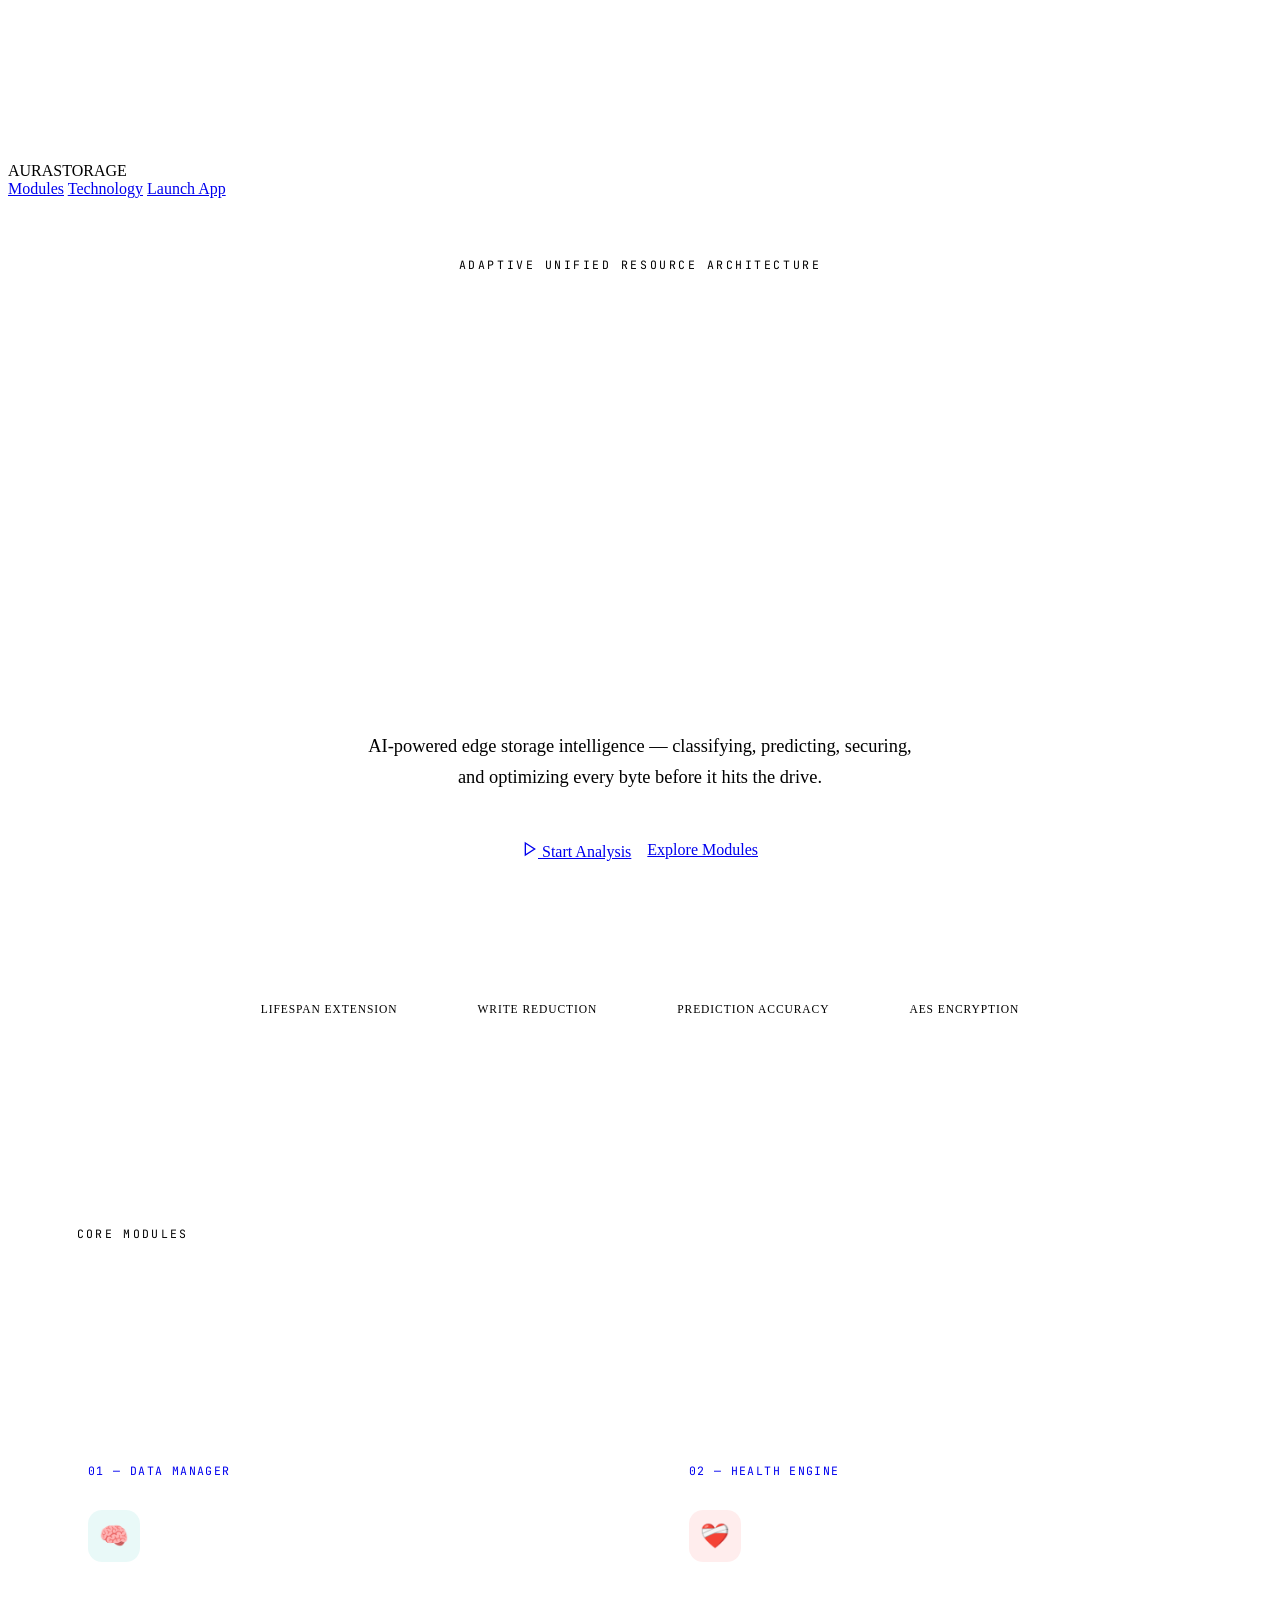
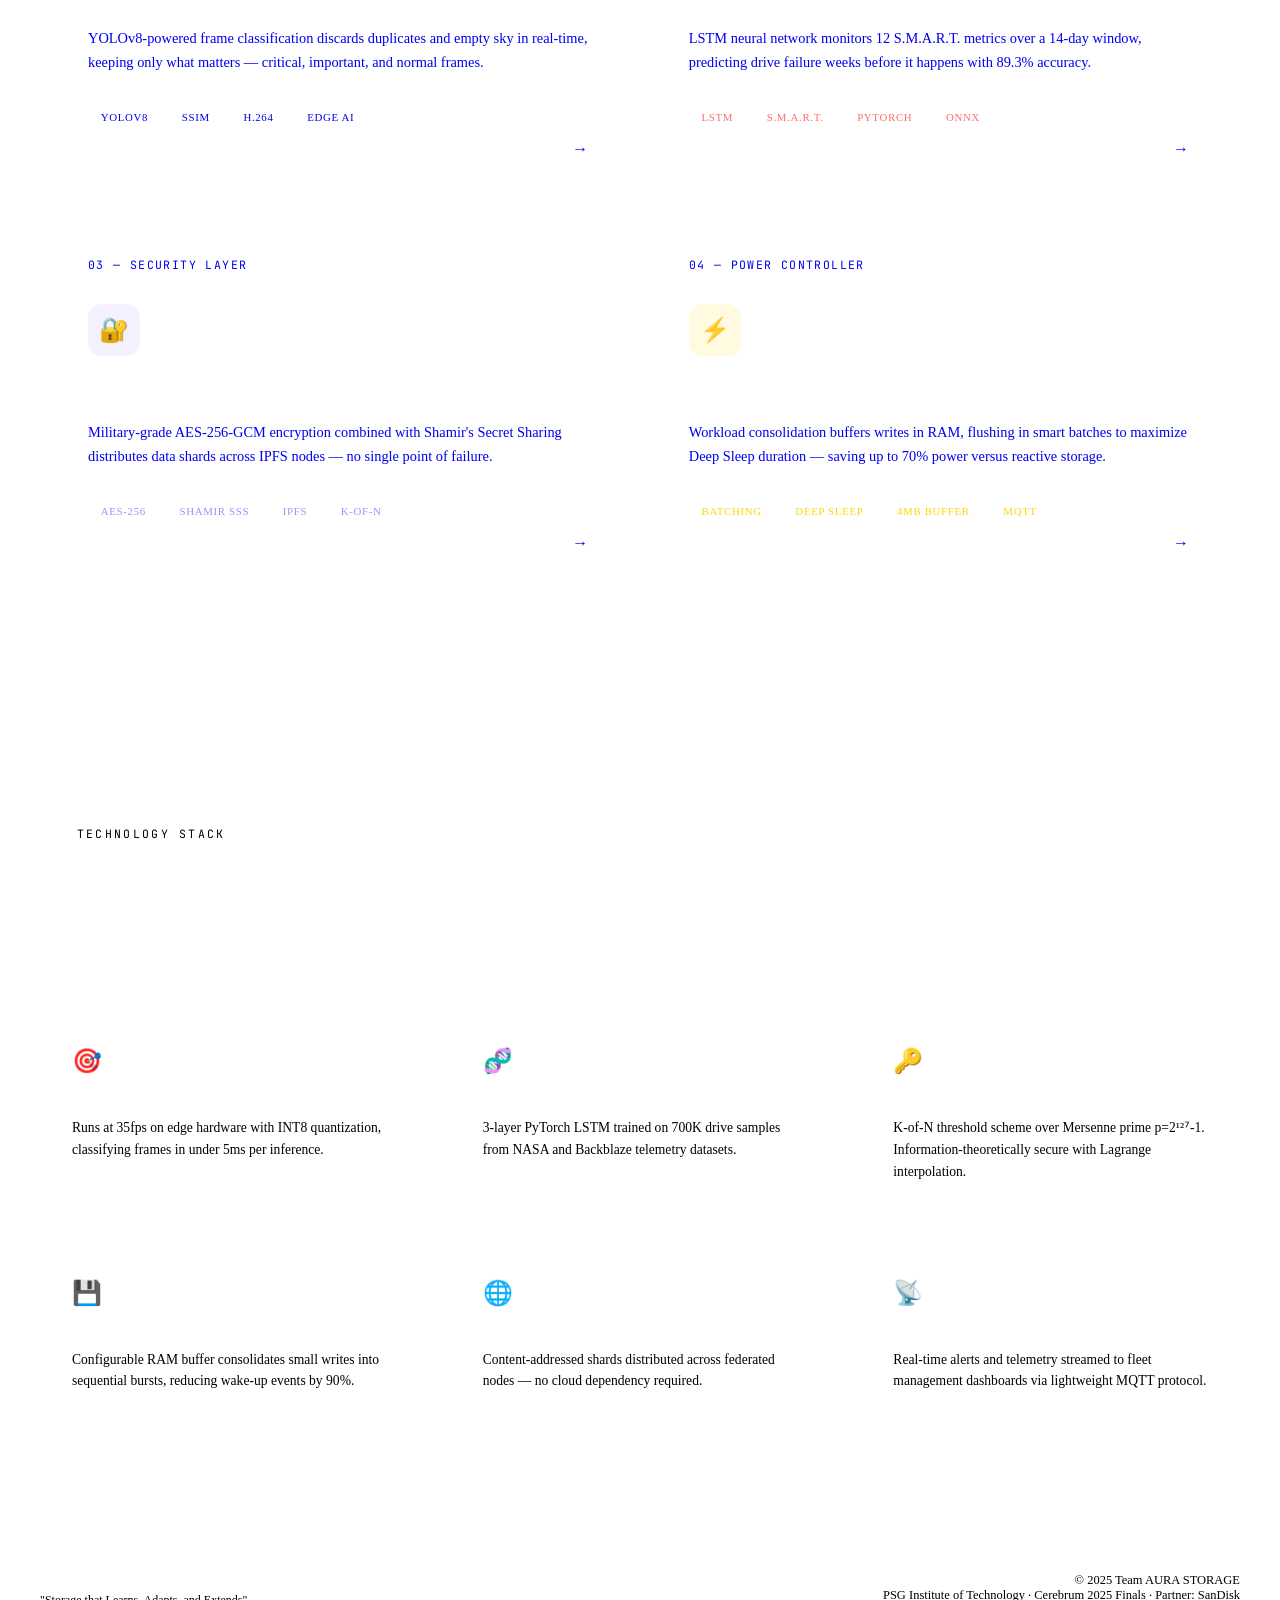
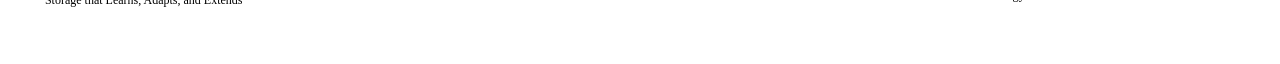
==== aura-storage-python/templates/index.html @ 26ce8b6c "Add files via upload" ====
<!DOCTYPE html>
<html lang="en">
<head>
<meta charset="UTF-8"/>
<meta name="viewport" content="width=device-width, initial-scale=1.0"/>
<title>AURA STORAGE — Edge Intelligence</title>
<link rel="preconnect" href="https://fonts.googleapis.com"/>
<link href="https://fonts.googleapis.com/css2?family=Inter:wght@100;200;300;400;500;600;700;800;900&family=JetBrains+Mono:wght@300;400;500&display=swap" rel="stylesheet"/>
<link rel="stylesheet" href="/static/css/global.css"/>
<style>
/* ── HERO ──────────────────────────────────────────────── */
.hero {
  min-height: 100vh;
  display: flex;
  flex-direction: column;
  align-items: center;
  justify-content: center;
  position: relative;
  overflow: hidden;
  text-align: center;
  padding: 0 2rem;
}

.hero-eyebrow {
  font-family: 'JetBrains Mono', monospace;
  font-size: 0.72rem;
  font-weight: 400;
  letter-spacing: 0.22em;
  text-transform: uppercase;
  color: var(--teal);
  opacity: 0;
  transform: translateY(20px);
  animation: fadeUp 0.8s 0.3s forwards;
  margin-bottom: 2rem;
  display: flex;
  align-items: center;
  gap: 1rem;
}
.hero-eyebrow::before,
.hero-eyebrow::after {
  content: '';
  width: 40px;
  height: 1px;
  background: var(--teal);
  opacity: 0.5;
}

.hero-title {
  font-size: clamp(4rem, 12vw, 9rem);
  font-weight: 800;
  line-height: 0.92;
  letter-spacing: -0.04em;
  opacity: 0;
  transform: translateY(40px);
  animation: fadeUp 0.9s 0.5s forwards;
  margin-bottom: 1.5rem;
}
.hero-title span {
  background: linear-gradient(135deg, #fff 0%, var(--teal) 50%, #a78bfa 100%);
  -webkit-background-clip: text;
  -webkit-text-fill-color: transparent;
  background-clip: text;
}

.hero-sub {
  font-size: clamp(0.9rem, 2vw, 1.15rem);
  font-weight: 300;
  color: var(--muted);
  max-width: 560px;
  line-height: 1.7;
  opacity: 0;
  transform: translateY(20px);
  animation: fadeUp 0.9s 0.7s forwards;
  margin-bottom: 3rem;
}

.hero-cta {
  display: flex;
  gap: 1rem;
  flex-wrap: wrap;
  justify-content: center;
  opacity: 0;
  transform: translateY(20px);
  animation: fadeUp 0.9s 0.9s forwards;
}

/* ── STATS BAR ─────────────────────────────────────────── */
.stats-bar {
  display: flex;
  gap: 0;
  border: 1px solid var(--border);
  border-radius: 20px;
  backdrop-filter: blur(20px);
  background: rgba(255,255,255,0.03);
  overflow: hidden;
  opacity: 0;
  animation: fadeUp 0.9s 1.1s forwards;
  margin-top: 5rem;
}
.stat-item {
  padding: 1.5rem 2.5rem;
  border-right: 1px solid var(--border);
  text-align: center;
  transition: background 0.3s;
}
.stat-item:last-child { border-right: none; }
.stat-item:hover { background: rgba(78,205,196,0.05); }
.stat-num {
  font-size: 1.8rem;
  font-weight: 700;
  color: #fff;
  font-variant-numeric: tabular-nums;
}
.stat-num span { color: var(--teal); }
.stat-label {
  font-size: 0.72rem;
  color: var(--muted);
  letter-spacing: 0.08em;
  text-transform: uppercase;
  margin-top: 0.3rem;
}

/* ── MODULES GRID ──────────────────────────────────────── */
.modules-section {
  padding: 8rem 2rem;
  max-width: 1300px;
  margin: 0 auto;
}

.section-label {
  font-family: 'JetBrains Mono', monospace;
  font-size: 0.72rem;
  letter-spacing: 0.2em;
  text-transform: uppercase;
  color: var(--teal);
  margin-bottom: 1rem;
  display: flex;
  align-items: center;
  gap: 0.8rem;
}
.section-label::before {
  content: '';
  width: 24px;
  height: 1px;
  background: var(--teal);
}

.section-title {
  font-size: clamp(2rem, 5vw, 3.5rem);
  font-weight: 700;
  letter-spacing: -0.03em;
  margin-bottom: 1rem;
  color: #fff;
}
.section-title em {
  font-style: normal;
  color: var(--muted);
  font-weight: 300;
}

.modules-grid {
  display: grid;
  grid-template-columns: repeat(2, 1fr);
  gap: 1.5px;
  margin-top: 4rem;
  border-radius: 24px;
  overflow: hidden;
  border: 1px solid var(--border);
}

.module-card {
  position: relative;
  padding: 3rem;
  background: rgba(255,255,255,0.02);
  cursor: pointer;
  overflow: hidden;
  transition: background 0.4s;
  text-decoration: none;
  display: block;
  border: none;
  border-right: 1px solid var(--border);
  border-bottom: 1px solid var(--border);
}
.module-card:nth-child(2n) { border-right: none; }
.module-card:nth-child(3),
.module-card:nth-child(4) { border-bottom: none; }

.module-card::before {
  content: '';
  position: absolute;
  inset: 0;
  background: radial-gradient(ellipse at var(--mx,50%) var(--my,50%), rgba(78,205,196,0.08) 0%, transparent 60%);
  opacity: 0;
  transition: opacity 0.4s;
  pointer-events: none;
}
.module-card:hover::before { opacity: 1; }
.module-card:hover { background: rgba(78,205,196,0.03); }

.module-num {
  font-family: 'JetBrains Mono', monospace;
  font-size: 0.72rem;
  color: var(--muted);
  letter-spacing: 0.12em;
  margin-bottom: 2rem;
}

.module-icon {
  width: 52px;
  height: 52px;
  border-radius: 14px;
  display: flex;
  align-items: center;
  justify-content: center;
  font-size: 1.5rem;
  margin-bottom: 1.5rem;
  position: relative;
}
.module-icon::after {
  content: '';
  position: absolute;
  inset: -1px;
  border-radius: 15px;
  border: 1px solid rgba(255,255,255,0.1);
}

.m1 .module-icon { background: rgba(78,205,196,0.12); }
.m2 .module-icon { background: rgba(255,107,107,0.12); }
.m3 .module-icon { background: rgba(167,139,250,0.12); }
.m4 .module-icon { background: rgba(255,214,0,0.12); }

.module-title {
  font-size: 1.4rem;
  font-weight: 600;
  color: #fff;
  margin-bottom: 0.6rem;
  letter-spacing: -0.02em;
}

.module-desc {
  font-size: 0.9rem;
  color: var(--muted);
  line-height: 1.65;
  margin-bottom: 2rem;
}

.module-tags {
  display: flex;
  flex-wrap: wrap;
  gap: 0.5rem;
  margin-bottom: 2rem;
}
.tag {
  padding: 0.3rem 0.8rem;
  border-radius: 100px;
  font-size: 0.68rem;
  font-weight: 500;
  letter-spacing: 0.06em;
  text-transform: uppercase;
  border: 1px solid var(--border);
  color: var(--muted);
}
.m1 .tag { border-color: rgba(78,205,196,0.3); color: var(--teal); }
.m2 .tag { border-color: rgba(255,107,107,0.3); color: #ff6b6b; }
.m3 .tag { border-color: rgba(167,139,250,0.3); color: #a78bfa; }
.m4 .tag { border-color: rgba(255,214,0,0.3); color: #ffd600; }

.module-arrow {
  position: absolute;
  bottom: 2.5rem;
  right: 2.5rem;
  width: 38px;
  height: 38px;
  border-radius: 50%;
  border: 1px solid var(--border);
  display: flex;
  align-items: center;
  justify-content: center;
  transition: all 0.3s;
  color: var(--muted);
}
.module-card:hover .module-arrow {
  background: var(--teal);
  border-color: var(--teal);
  color: #000;
  transform: translate(4px, -4px);
}

/* ── TECH SECTION ──────────────────────────────────────── */
.tech-section {
  border-top: 1px solid var(--border);
  padding: 6rem 2rem;
  max-width: 1300px;
  margin: 0 auto;
}

.tech-grid {
  display: grid;
  grid-template-columns: repeat(3, 1fr);
  gap: 2rem;
  margin-top: 4rem;
}

.tech-card {
  padding: 2rem;
  border: 1px solid var(--border);
  border-radius: 16px;
  background: rgba(255,255,255,0.02);
  transition: border-color 0.3s, transform 0.3s;
}
.tech-card:hover {
  border-color: rgba(78,205,196,0.3);
  transform: translateY(-4px);
}
.tech-card-icon { font-size: 1.5rem; margin-bottom: 1rem; }
.tech-card-title { font-size: 1rem; font-weight: 600; color: #fff; margin-bottom: 0.5rem; }
.tech-card-desc { font-size: 0.85rem; color: var(--muted); line-height: 1.6; }

/* ── FOOTER ────────────────────────────────────────────── */
.footer {
  border-top: 1px solid var(--border);
  padding: 3rem 2rem;
  max-width: 1300px;
  margin: 0 auto;
  display: flex;
  justify-content: space-between;
  align-items: center;
  flex-wrap: wrap;
  gap: 1rem;
}
.footer-logo {
  font-weight: 700;
  font-size: 1rem;
  letter-spacing: -0.02em;
  color: #fff;
}
.footer-logo span { color: var(--teal); }
.footer-meta {
  font-size: 0.78rem;
  color: var(--muted);
  text-align: right;
}

@keyframes fadeUp {
  to { opacity: 1; transform: translateY(0); }
}

@media (max-width: 768px) {
  .modules-grid { grid-template-columns: 1fr; }
  .module-card { border-right: none !important; }
  .tech-grid { grid-template-columns: 1fr; }
  .stats-bar { flex-wrap: wrap; }
  .stat-item { border-right: none; border-bottom: 1px solid var(--border); flex: 1 1 40%; }
}
</style>
</head>
<body>
<!-- Canvas for particles -->
<canvas id="particles-canvas"></canvas>

<!-- Mouse-follow ambient glow -->
<div class="ambient-glow" id="ambientGlow"></div>

<!-- Nav -->
<nav class="nav">
  <div class="nav-logo">AURA<span>STORAGE</span></div>
  <div class="nav-links">
    <a href="#modules" class="nav-link">Modules</a>
    <a href="#tech" class="nav-link">Technology</a>
    <a href="/module/1" class="btn btn-sm btn-outline">Launch App</a>
  </div>
</nav>

<!-- Hero -->
<section class="hero">
  <div class="hero-eyebrow">Adaptive Unified Resource Architecture</div>

  <h1 class="hero-title">
    <span>Storage that<br/>thinks.</span>
  </h1>

  <p class="hero-sub">
    AI-powered edge storage intelligence — classifying, predicting, securing,
    and optimizing every byte before it hits the drive.
  </p>

  <div class="hero-cta">
    <a href="/module/1" class="btn btn-primary">
      <svg width="16" height="16" viewBox="0 0 24 24" fill="none" stroke="currentColor" stroke-width="2"><polygon points="5 3 19 12 5 21 5 3"/></svg>
      Start Analysis
    </a>
    <a href="#modules" class="btn btn-outline">Explore Modules</a>
  </div>

  <div class="stats-bar">
    <div class="stat-item">
      <div class="stat-num">3.5<span>×</span></div>
      <div class="stat-label">Lifespan Extension</div>
    </div>
    <div class="stat-item">
      <div class="stat-num">70<span>%</span></div>
      <div class="stat-label">Write Reduction</div>
    </div>
    <div class="stat-item">
      <div class="stat-num">89<span>%</span></div>
      <div class="stat-label">Prediction Accuracy</div>
    </div>
    <div class="stat-item">
      <div class="stat-num">256<span>b</span></div>
      <div class="stat-label">AES Encryption</div>
    </div>
  </div>
</section>

<!-- Modules -->
<section class="modules-section" id="modules">
  <div class="section-label">Core Modules</div>
  <h2 class="section-title">Four pillars of <em>edge intelligence</em></h2>

  <div class="modules-grid">

    <!-- Module 1 -->
    <a href="/module/1" class="module-card m1" id="card1">
      <div class="module-num">01 — DATA MANAGER</div>
      <div class="module-icon">🧠</div>
      <h3 class="module-title">Intelligent Data Manager</h3>
      <p class="module-desc">YOLOv8-powered frame classification discards duplicates and empty sky in real-time, keeping only what matters — critical, important, and normal frames.</p>
      <div class="module-tags">
        <span class="tag">YOLOv8</span>
        <span class="tag">SSIM</span>
        <span class="tag">H.264</span>
        <span class="tag">Edge AI</span>
      </div>
      <div class="module-arrow">→</div>
    </a>

    <!-- Module 2 -->
    <a href="/module/2" class="module-card m2" id="card2">
      <div class="module-num">02 — HEALTH ENGINE</div>
      <div class="module-icon">❤️‍🩹</div>
      <h3 class="module-title">Predictive Health Engine</h3>
      <p class="module-desc">LSTM neural network monitors 12 S.M.A.R.T. metrics over a 14-day window, predicting drive failure weeks before it happens with 89.3% accuracy.</p>
      <div class="module-tags">
        <span class="tag">LSTM</span>
        <span class="tag">S.M.A.R.T.</span>
        <span class="tag">PyTorch</span>
        <span class="tag">ONNX</span>
      </div>
      <div class="module-arrow">→</div>
    </a>

    <!-- Module 3 -->
    <a href="/module/3" class="module-card m3" id="card3">
      <div class="module-num">03 — SECURITY LAYER</div>
      <div class="module-icon">🔐</div>
      <h3 class="module-title">Distributed Security Layer</h3>
      <p class="module-desc">Military-grade AES-256-GCM encryption combined with Shamir's Secret Sharing distributes data shards across IPFS nodes — no single point of failure.</p>
      <div class="module-tags">
        <span class="tag">AES-256</span>
        <span class="tag">Shamir SSS</span>
        <span class="tag">IPFS</span>
        <span class="tag">K-of-N</span>
      </div>
      <div class="module-arrow">→</div>
    </a>

    <!-- Module 4 -->
    <a href="/module/4" class="module-card m4" id="card4">
      <div class="module-num">04 — POWER CONTROLLER</div>
      <div class="module-icon">⚡</div>
      <h3 class="module-title">Adaptive Power Controller</h3>
      <p class="module-desc">Workload consolidation buffers writes in RAM, flushing in smart batches to maximize Deep Sleep duration — saving up to 70% power versus reactive storage.</p>
      <div class="module-tags">
        <span class="tag">Batching</span>
        <span class="tag">Deep Sleep</span>
        <span class="tag">4MB Buffer</span>
        <span class="tag">MQTT</span>
      </div>
      <div class="module-arrow">→</div>
    </a>

  </div>
</section>

<!-- Tech -->
<section class="tech-section" id="tech">
  <div class="section-label">Technology Stack</div>
  <h2 class="section-title">Built for <em>the edge</em></h2>

  <div class="tech-grid">
    <div class="tech-card reveal">
      <div class="tech-card-icon">🎯</div>
      <div class="tech-card-title">YOLOv8 Nano — Real-time Detection</div>
      <div class="tech-card-desc">Runs at 35fps on edge hardware with INT8 quantization, classifying frames in under 5ms per inference.</div>
    </div>
    <div class="tech-card reveal">
      <div class="tech-card-icon">🧬</div>
      <div class="tech-card-title">LSTM Network — 89.3% Accuracy</div>
      <div class="tech-card-desc">3-layer PyTorch LSTM trained on 700K drive samples from NASA and Backblaze telemetry datasets.</div>
    </div>
    <div class="tech-card reveal">
      <div class="tech-card-icon">🔑</div>
      <div class="tech-card-title">Shamir's Secret Sharing</div>
      <div class="tech-card-desc">K-of-N threshold scheme over Mersenne prime p=2¹²⁷-1. Information-theoretically secure with Lagrange interpolation.</div>
    </div>
    <div class="tech-card reveal">
      <div class="tech-card-icon">💾</div>
      <div class="tech-card-title">Write Buffer — 4MB / 500ms</div>
      <div class="tech-card-desc">Configurable RAM buffer consolidates small writes into sequential bursts, reducing wake-up events by 90%.</div>
    </div>
    <div class="tech-card reveal">
      <div class="tech-card-icon">🌐</div>
      <div class="tech-card-title">IPFS Distributed Storage</div>
      <div class="tech-card-desc">Content-addressed shards distributed across federated nodes — no cloud dependency required.</div>
    </div>
    <div class="tech-card reveal">
      <div class="tech-card-icon">📡</div>
      <div class="tech-card-title">MQTT Fleet Management</div>
      <div class="tech-card-desc">Real-time alerts and telemetry streamed to fleet management dashboards via lightweight MQTT protocol.</div>
    </div>
  </div>
</section>

<!-- Footer -->
<footer>
  <div class="footer">
    <div>
      <div class="footer-logo">AURA<span>STORAGE</span></div>
      <div style="font-size:0.75rem;color:var(--muted);margin-top:0.4rem;">"Storage that Learns, Adapts, and Extends"</div>
    </div>
    <div class="footer-meta">
      <div>© 2025 Team AURA STORAGE</div>
      <div>PSG Institute of Technology · Cerebrum 2025 Finals · Partner: SanDisk</div>
    </div>
  </div>
</footer>

<script src="/static/js/global.js"></script>
<script>
// Mouse-follow gradient on module cards
document.querySelectorAll('.module-card').forEach(card => {
  card.addEventListener('mousemove', e => {
    const r = card.getBoundingClientRect();
    const x = ((e.clientX - r.left) / r.width * 100).toFixed(1);
    const y = ((e.clientY - r.top) / r.height * 100).toFixed(1);
    card.style.setProperty('--mx', x + '%');
    card.style.setProperty('--my', y + '%');
  });
});

// Scroll reveal
const revealObserver = new IntersectionObserver((entries) => {
  entries.forEach(e => {
    if (e.isIntersecting) { e.target.classList.add('revealed'); revealObserver.unobserve(e.target); }
  });
}, { threshold: 0.15 });
document.querySelectorAll('.reveal, .module-card, .tech-card').forEach(el => revealObserver.observe(el));

// Animate stats counter
function animateCounter(el, target, suffix = '') {
  let start = 0;
  const step = target / 60;
  const timer = setInterval(() => {
    start = Math.min(start + step, target);
    el.textContent = Number.isInteger(target) ? Math.floor(start) + suffix : start.toFixed(1) + suffix;
    if (start >= target) clearInterval(timer);
  }, 16);
}
const statsObserver = new IntersectionObserver(entries => {
  entries.forEach(e => {
    if (e.isIntersecting) {
      document.querySelectorAll('.stat-num').forEach(el => {
        const full = el.textContent;
        const num = parseFloat(full);
        const suf = full.replace(/[\d.]/g, '');
        const span = el.querySelector('span');
        el.textContent = '';
        const spanCopy = document.createElement('span');
        spanCopy.textContent = suf;
        animateCounter(el, num);
        setTimeout(() => el.appendChild(spanCopy), 800);
      });
      statsObserver.disconnect();
    }
  });
}, { threshold: 0.5 });
statsObserver.observe(document.querySelector('.stats-bar'));
</script>
</body>
</html>
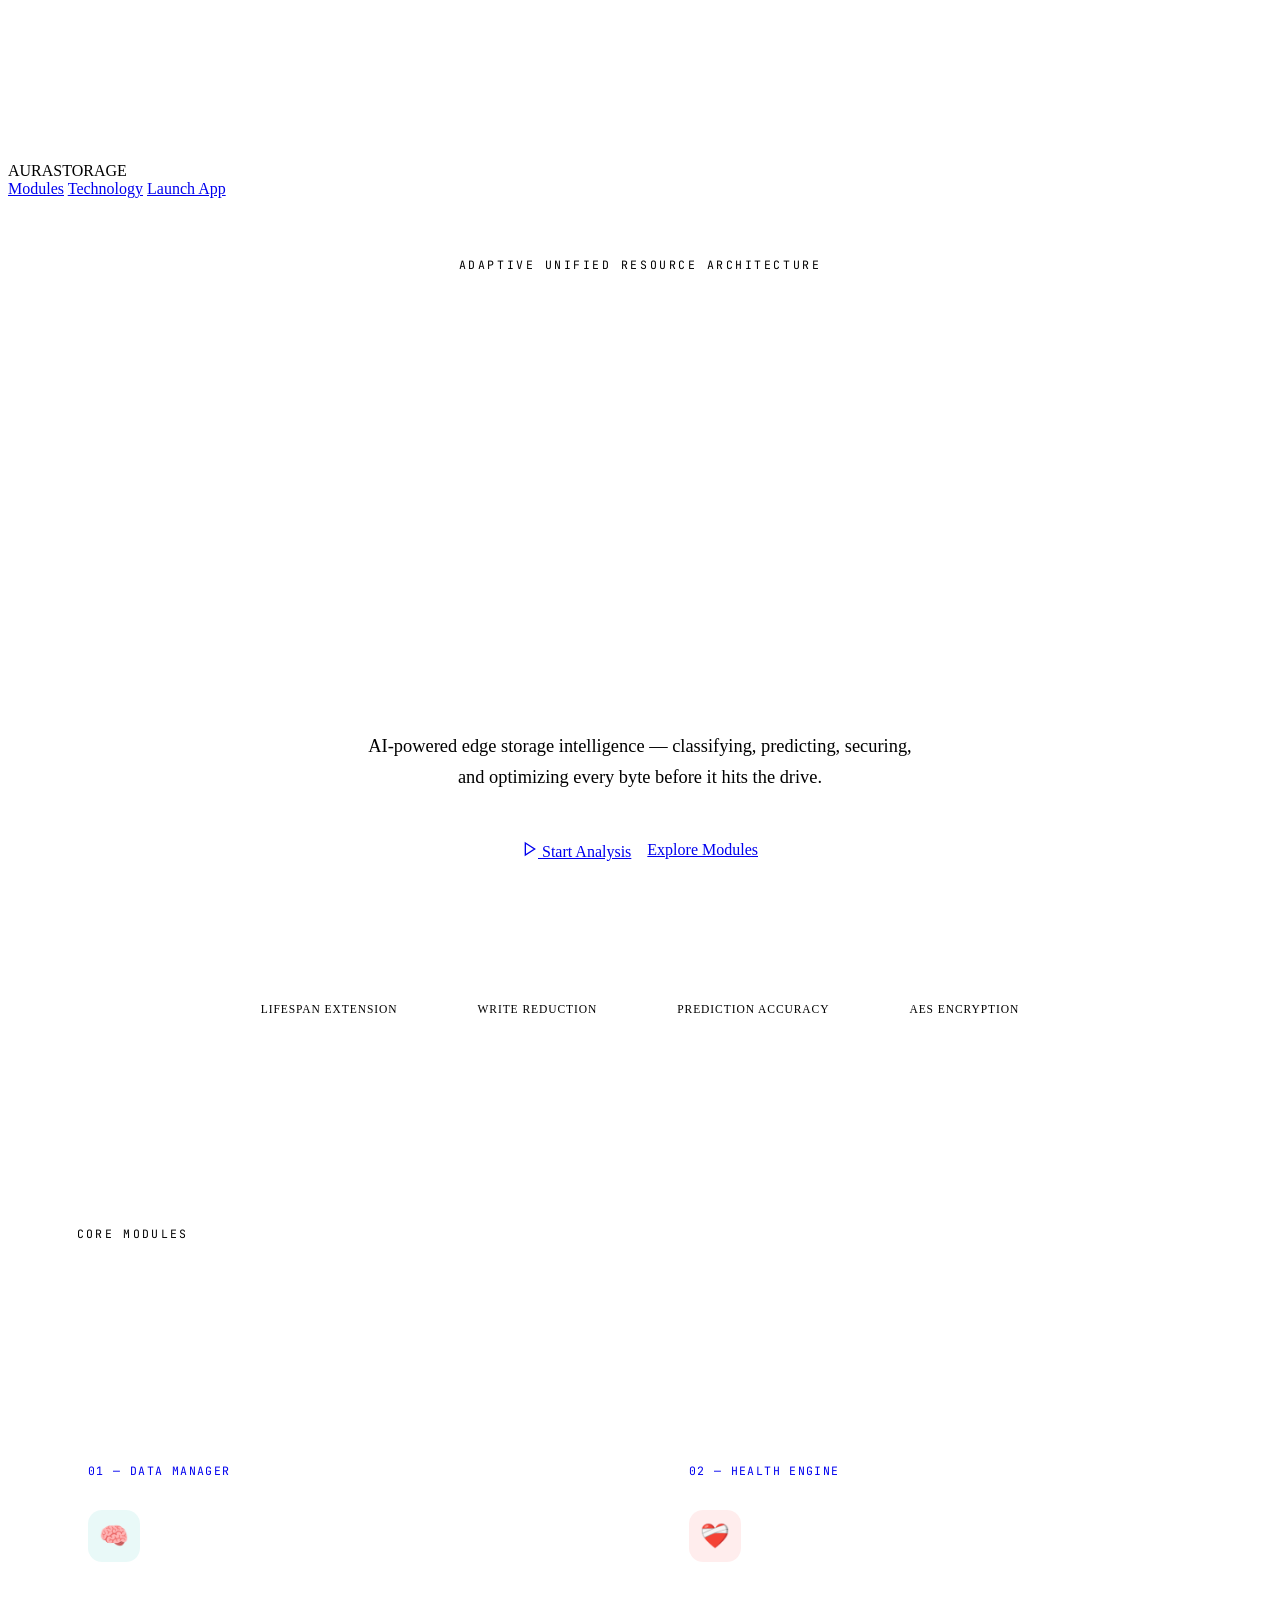
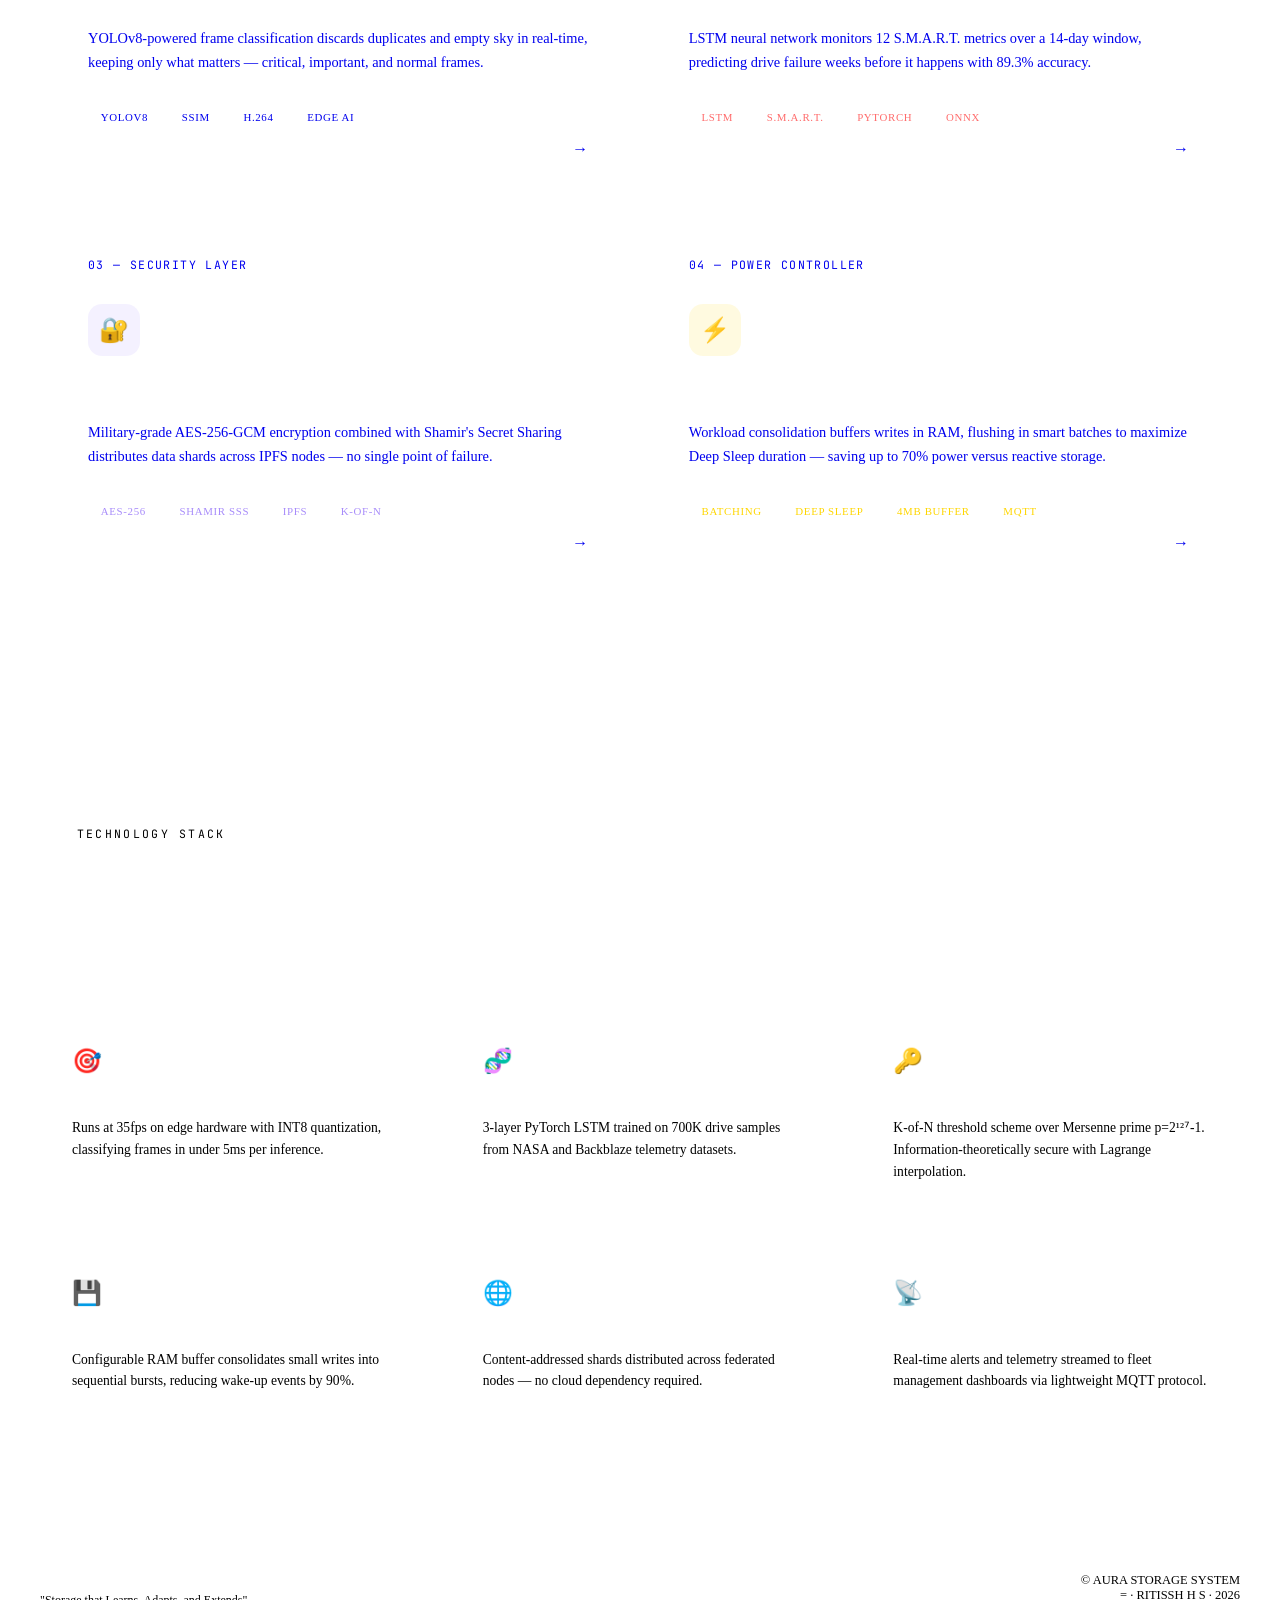
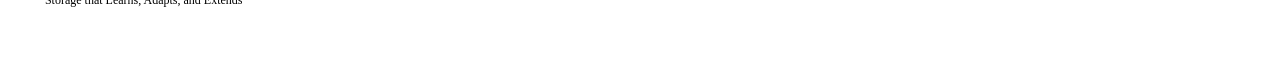
==== commit eed3007b: "index.html" ====
--- a/aura-storage-python/templates/index.html
+++ b/aura-storage-python/templates/index.html
@@ -529,8 +529,8 @@
       <div style="font-size:0.75rem;color:var(--muted);margin-top:0.4rem;">"Storage that Learns, Adapts, and Extends"</div>
     </div>
     <div class="footer-meta">
-      <div>© 2025 Team AURA STORAGE</div>
-      <div>PSG Institute of Technology · Cerebrum 2025 Finals · Partner: SanDisk</div>
+      <div>© AURA STORAGE SYSTEM</div>
+      <div>= · RITISSH H S · 2026 </div>
     </div>
   </div>
 </footer>
